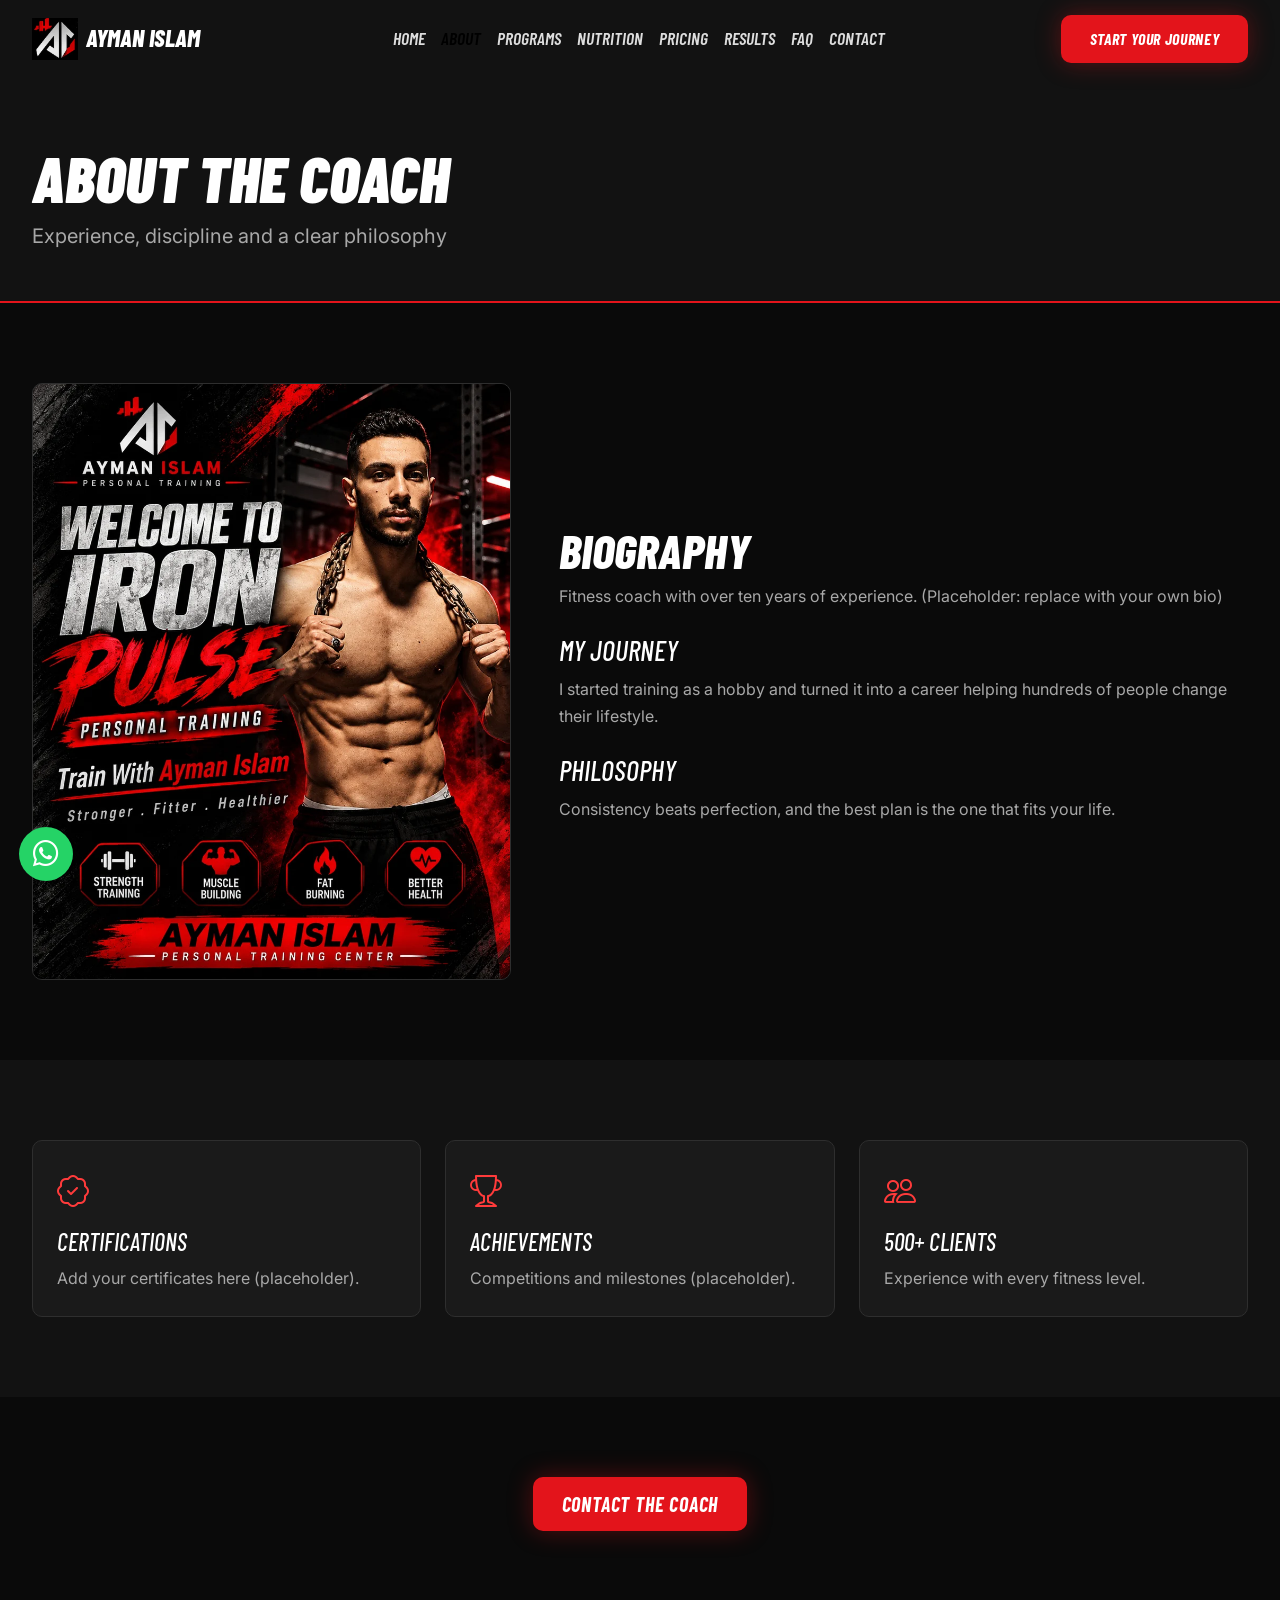
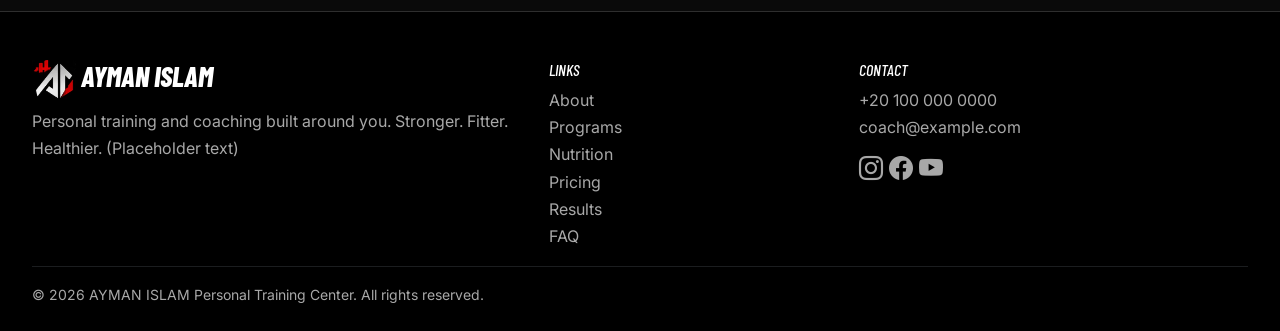
==== pages/about.html @ 2b5de70f "Add files via upload" ====
<!DOCTYPE html><html lang="en" dir="ltr"><head><meta charset="utf-8"><meta name="viewport" content="width=device-width,initial-scale=1">
<title>About | Ayman Islam Personal Training</title><meta name="description" content="Meet Ayman Islam: his journey, experience and coaching philosophy."><meta property="og:title" content="About"><meta property="og:description" content="Meet Ayman Islam: his journey, experience and coaching philosophy."><meta property="og:type" content="website">
<link rel="icon" href="data:image/svg+xml,<svg xmlns='http://www.w3.org/2000/svg' viewBox='0 0 32 32'><rect width='32' height='32' rx='8' fill='%23E3141B'/></svg>">
<link rel="stylesheet" href="https://cdn.jsdelivr.net/npm/bootstrap@5.3.3/dist/css/bootstrap.min.css">
<link rel="stylesheet" href="https://cdn.jsdelivr.net/npm/bootstrap-icons@1.11.3/font/bootstrap-icons.css">
<link rel="preconnect" href="https://fonts.googleapis.com"><link href="https://fonts.googleapis.com/css2?family=Barlow+Condensed:ital,wght@1,700;1,800;1,900&family=Inter:wght@400;600&display=swap" rel="stylesheet">
<link rel="stylesheet" href="../css/style.css"></head><body data-root="../">
<header class="page-hero"><div class="container"><h1>About the coach</h1><p class="mut fs-5 mb-0">Experience, discipline and a clear philosophy</p></div></header>
<section><div class="container"><div class="row g-5 align-items-center"><div class="col-md-5"><img class="pic" src="../assets/images/general/poster.webp" alt="Iron Pulse Personal Training poster with Coach Ayman Islam" loading="lazy"></div><div class="col-md-7">
<h2>Biography</h2><p class="mut">Fitness coach with over ten years of experience. (Placeholder: replace with your own bio)</p>
<h2 class="h3 mt-4">My journey</h2><p class="mut">I started training as a hobby and turned it into a career helping hundreds of people change their lifestyle.</p>
<h2 class="h3 mt-4">Philosophy</h2><p class="mut">Consistency beats perfection, and the best plan is the one that fits your life.</p></div></div></div></section>
<section class="alt"><div class="container"><div class="row g-4">
<div class="col-md-6 col-lg-4"><div class="card-x"><i class="bi bi-patch-check big"></i><h3 class="h4 mt-2">Certifications</h3><p class="mut mb-0">Add your certificates here (placeholder).</p></div></div>
<div class="col-md-6 col-lg-4"><div class="card-x"><i class="bi bi-trophy big"></i><h3 class="h4 mt-2">Achievements</h3><p class="mut mb-0">Competitions and milestones (placeholder).</p></div></div>
<div class="col-md-6 col-lg-4"><div class="card-x"><i class="bi bi-people big"></i><h3 class="h4 mt-2">500+ clients</h3><p class="mut mb-0">Experience with every fitness level.</p></div></div></div></div></section><section class="text-center"><div class="container"><button class="btn btn-acc btn-lg" data-wa>Contact the coach</button></div></section>
<script src="https://cdn.jsdelivr.net/npm/bootstrap@5.3.3/dist/js/bootstrap.bundle.min.js"></script><script src="../js/config.js"></script><script src="../js/main.js"></script></body></html>
---- css/style.css ----
:root{--bg:#0A0A0A;--bg2:#121212;--card:#1A1A1A;--acc:#E3141B;--acc2:#FF3B3B;--tx:#fff;--mut:#A8A8A8;--bd:#2E2E2E;--r:10px}
html{scroll-behavior:smooth}body{background:var(--bg);color:var(--tx);font-family:'Inter',sans-serif;line-height:1.7;overflow-x:hidden}
.container{max-width:1240px}section{padding:5rem 0}.alt{background:var(--bg2)}
h1,h2,h3,h4,.btn,.navbar-brand,.nav-link,.stat b,.price{font-family:'Barlow Condensed',sans-serif;font-style:italic;text-transform:uppercase}
h1,h2,h3{font-weight:800;line-height:1.05}h2{font-size:clamp(2rem,4vw,3rem)}
.mut{color:var(--mut)}.acc{color:var(--acc2)}
.btn-acc{background:var(--acc);color:#fff;font-weight:700;letter-spacing:.04em;border-radius:var(--r);padding:.75rem 1.8rem;border:0;box-shadow:0 0 24px rgba(227,20,27,.35)}.btn-acc:hover{background:#fff;color:#000}
.btn-out{border:1px solid #555;color:#fff;border-radius:var(--r);padding:.75rem 1.8rem;font-weight:700}.btn-out:hover{border-color:var(--acc);color:var(--acc2)}
:focus-visible{outline:3px solid var(--acc2);outline-offset:3px}
.navbar{transition:background .3s;padding:.8rem 0}.navbar.solid{background:rgba(10,10,10,.96);box-shadow:0 1px 0 var(--bd)}
.navbar-brand{font-weight:800;font-size:1.5rem;color:#fff;display:flex;align-items:center;gap:.5rem}.navbar-brand img{height:42px}.navbar-brand:hover{color:#fff}
.nav-link{color:#ddd;font-weight:600;font-size:1.1rem}.nav-link:hover,.nav-link.active{color:var(--acc2)}
.navbar-toggler{border-color:var(--bd)}.navbar-toggler-icon{filter:invert(1)}
@media(max-width:991px){.navbar-collapse{background:var(--bg2);padding:1rem;border-radius:var(--r);margin-top:.5rem}}
/* Hero (matches the Iron Pulse poster) */
.hero{position:relative;min-height:100vh;display:flex;align-items:center;padding:8rem 0 4rem;overflow:hidden;background:radial-gradient(circle at 80% 40%,#4a0709,transparent 60%),var(--bg)}
.hero-img{position:absolute;right:0;top:0;height:100%;width:min(58%,720px);object-fit:cover;object-position:left top;-webkit-mask-image:linear-gradient(to right,transparent,#000 40%);mask-image:linear-gradient(to right,transparent,#000 40%)}
@media(max-width:991px){.hero-img{width:100%;opacity:.28;-webkit-mask-image:none;mask-image:none}}
.hero .container{position:relative}
.hero h1{font-size:clamp(2.6rem,7vw,5.5rem);font-weight:900;margin:0}
.metal{background:linear-gradient(180deg,#fff 20%,#8d8d8d);-webkit-background-clip:text;background-clip:text;color:transparent}
.pulse{color:var(--acc);font-size:1.35em;display:block;text-shadow:0 0 30px rgba(227,20,27,.5)}
.tag{display:inline-block;background:var(--acc);padding:.2rem 1.4rem;font-family:'Barlow Condensed';font-style:italic;font-weight:700;letter-spacing:.3em;text-transform:uppercase;transform:skew(-12deg);margin:1rem 0}
.badges{display:grid;grid-template-columns:repeat(4,1fr);gap:.7rem;margin-top:2.5rem;max-width:560px}
.badge-x{background:var(--card);border:1px solid var(--acc);clip-path:polygon(25% 0,75% 0,100% 25%,100% 75%,75% 100%,25% 100%,0 75%,0 25%);padding:1.3rem .3rem;text-align:center;font:700 .95rem/1.1 'Barlow Condensed';text-transform:uppercase}
.badge-x i{display:block;font-size:1.8rem;color:var(--acc2)}
.ph{background:linear-gradient(135deg,#222,#111);border:1px dashed var(--bd);border-radius:var(--r);display:flex;align-items:center;justify-content:center;color:var(--mut);font-size:.9rem;text-align:center;padding:1rem;aspect-ratio:4/3;width:100%}.ph.tall{aspect-ratio:3/4}
.pic{border-radius:var(--r);width:100%;border:1px solid var(--bd)}
.card-x{background:var(--card);border:1px solid var(--bd);border-radius:var(--r);padding:1.5rem;height:100%;transition:border-color .2s}.card-x:hover{border-color:var(--acc)}
.card-x i.big{font-size:2rem;color:var(--acc2)}
.stat b{font-size:3.4rem;font-weight:800;color:var(--acc2);display:block;line-height:1}
.price{font-size:3rem;font-weight:800}.rec{border-color:var(--acc);background:#1f0b0c}
.page-hero{padding:9rem 0 3rem;background:var(--bg2);border-bottom:2px solid var(--acc)}.page-hero h1{font-size:clamp(2.4rem,6vw,4rem);font-weight:900}
.form-control,.form-select{background:var(--card);border:1px solid var(--bd);color:#fff;border-radius:8px;padding:.7rem 1rem}
.form-control:focus,.form-select:focus{background:var(--card);color:#fff;border-color:var(--acc);box-shadow:none}
.accordion-item{background:var(--card);border:1px solid var(--bd);color:#fff;margin-bottom:.7rem;border-radius:var(--r)!important;overflow:hidden}
.accordion-button{background:var(--card);color:#fff;font-weight:600}.accordion-button:not(.collapsed){background:var(--card);color:var(--acc2);box-shadow:none}.accordion-button::after{filter:invert(1)}
footer{background:#000;border-top:1px solid var(--bd);padding:3rem 0 1.5rem}footer a{color:var(--mut);text-decoration:none}footer a:hover{color:var(--acc2)}
#toTop{position:fixed;bottom:1.2rem;right:1.2rem;display:none;z-index:50;padding:.5rem .9rem}
.wa-float{position:fixed;bottom:1.2rem;left:1.2rem;z-index:50;background:#25D366;color:#fff;width:54px;height:54px;border-radius:50%;display:flex;align-items:center;justify-content:center;font-size:1.6rem;border:0}
.invalid-msg{color:#ff7b7b;font-size:.85rem}
@media(prefers-reduced-motion:reduce){html{scroll-behavior:auto}*{transition:none!important}}
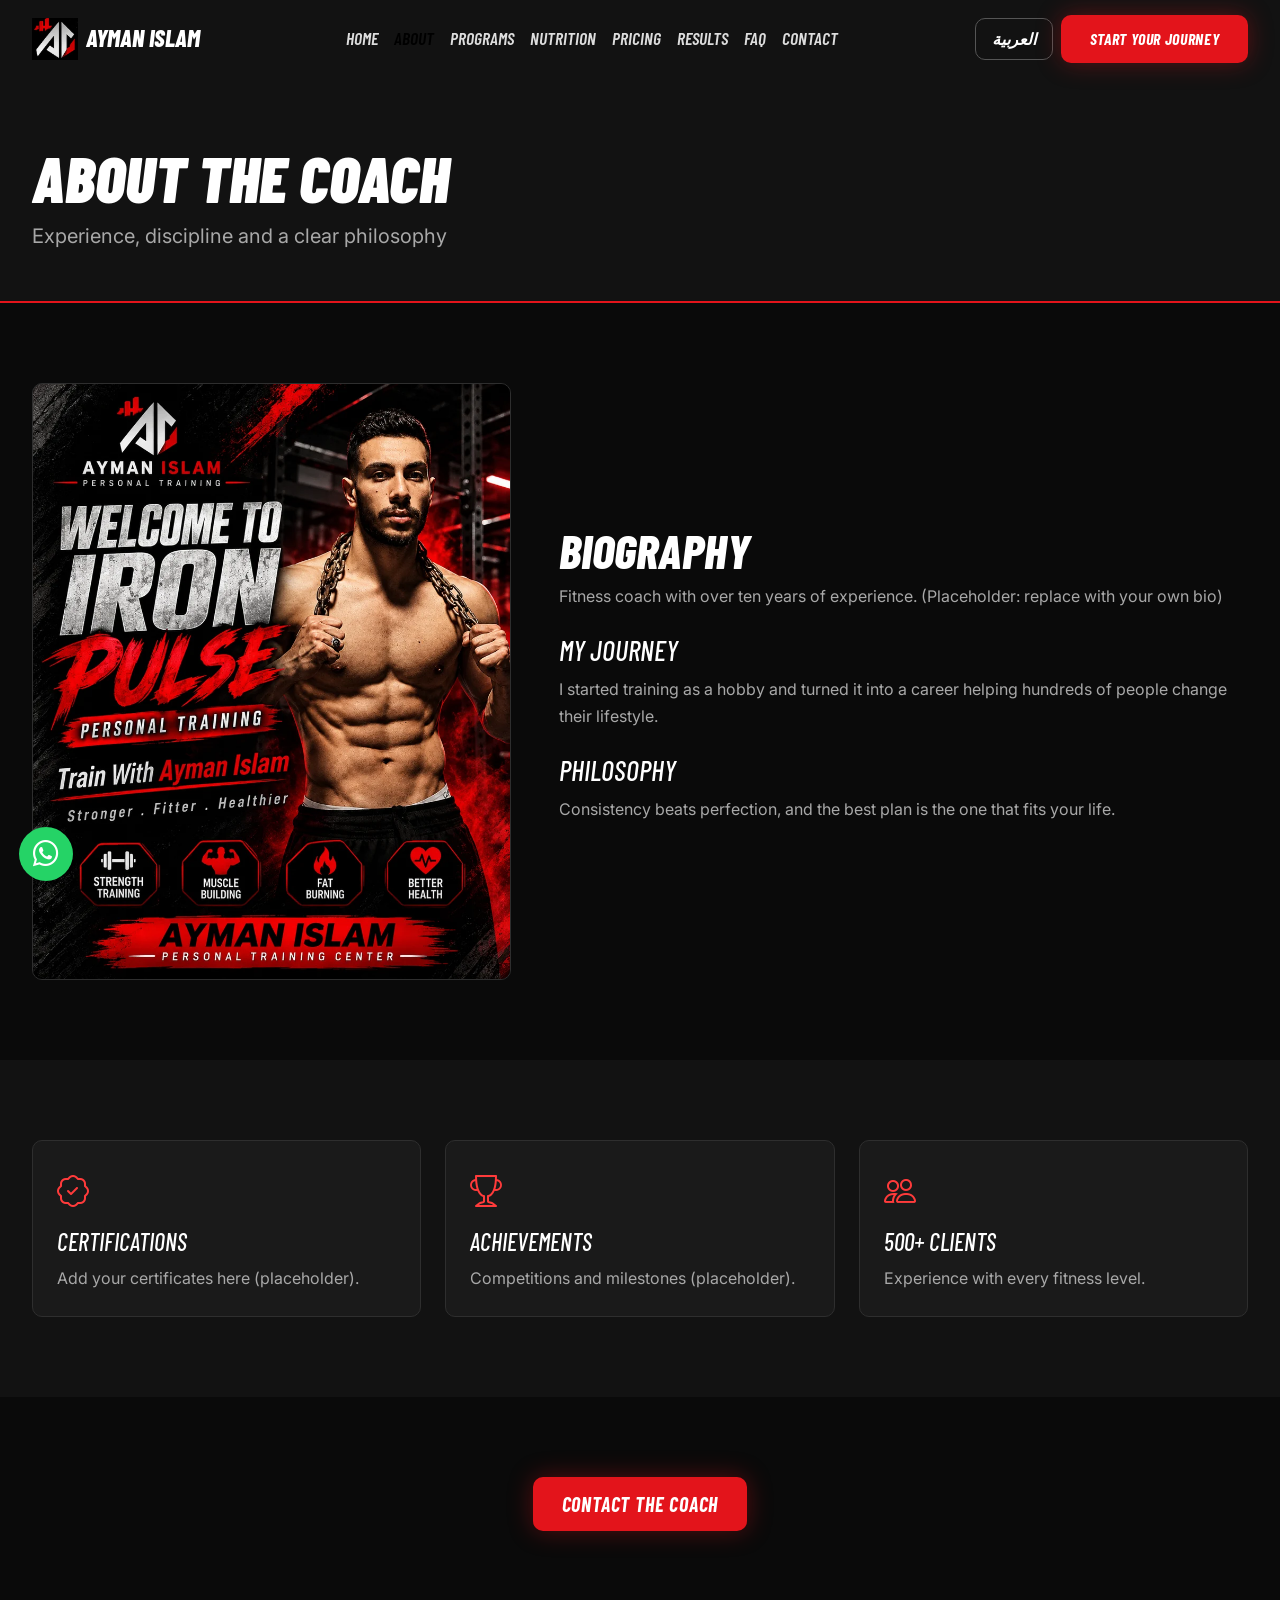
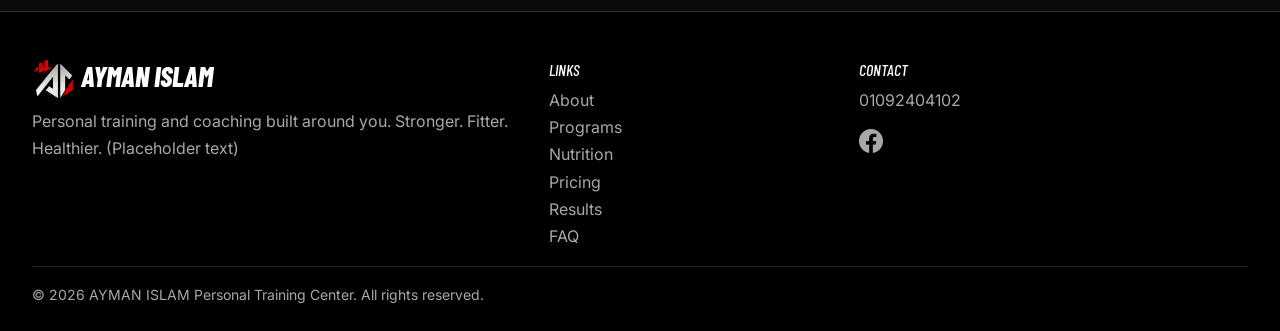
==== commit 8841c72a: "Add files via upload" ====
--- a/pages/about.html
+++ b/pages/about.html
@@ -1,17 +1,81 @@
-<!DOCTYPE html><html lang="en" dir="ltr"><head><meta charset="utf-8"><meta name="viewport" content="width=device-width,initial-scale=1">
-<title>About | Ayman Islam Personal Training</title><meta name="description" content="Meet Ayman Islam: his journey, experience and coaching philosophy."><meta property="og:title" content="About"><meta property="og:description" content="Meet Ayman Islam: his journey, experience and coaching philosophy."><meta property="og:type" content="website">
-<link rel="icon" href="data:image/svg+xml,<svg xmlns='http://www.w3.org/2000/svg' viewBox='0 0 32 32'><rect width='32' height='32' rx='8' fill='%23E3141B'/></svg>">
-<link rel="stylesheet" href="https://cdn.jsdelivr.net/npm/bootstrap@5.3.3/dist/css/bootstrap.min.css">
-<link rel="stylesheet" href="https://cdn.jsdelivr.net/npm/bootstrap-icons@1.11.3/font/bootstrap-icons.css">
-<link rel="preconnect" href="https://fonts.googleapis.com"><link href="https://fonts.googleapis.com/css2?family=Barlow+Condensed:ital,wght@1,700;1,800;1,900&family=Inter:wght@400;600&display=swap" rel="stylesheet">
-<link rel="stylesheet" href="../css/style.css"></head><body data-root="../">
-<header class="page-hero"><div class="container"><h1>About the coach</h1><p class="mut fs-5 mb-0">Experience, discipline and a clear philosophy</p></div></header>
-<section><div class="container"><div class="row g-5 align-items-center"><div class="col-md-5"><img class="pic" src="../assets/images/general/poster.webp" alt="Iron Pulse Personal Training poster with Coach Ayman Islam" loading="lazy"></div><div class="col-md-7">
-<h2>Biography</h2><p class="mut">Fitness coach with over ten years of experience. (Placeholder: replace with your own bio)</p>
-<h2 class="h3 mt-4">My journey</h2><p class="mut">I started training as a hobby and turned it into a career helping hundreds of people change their lifestyle.</p>
-<h2 class="h3 mt-4">Philosophy</h2><p class="mut">Consistency beats perfection, and the best plan is the one that fits your life.</p></div></div></div></section>
-<section class="alt"><div class="container"><div class="row g-4">
-<div class="col-md-6 col-lg-4"><div class="card-x"><i class="bi bi-patch-check big"></i><h3 class="h4 mt-2">Certifications</h3><p class="mut mb-0">Add your certificates here (placeholder).</p></div></div>
-<div class="col-md-6 col-lg-4"><div class="card-x"><i class="bi bi-trophy big"></i><h3 class="h4 mt-2">Achievements</h3><p class="mut mb-0">Competitions and milestones (placeholder).</p></div></div>
-<div class="col-md-6 col-lg-4"><div class="card-x"><i class="bi bi-people big"></i><h3 class="h4 mt-2">500+ clients</h3><p class="mut mb-0">Experience with every fitness level.</p></div></div></div></div></section><section class="text-center"><div class="container"><button class="btn btn-acc btn-lg" data-wa>Contact the coach</button></div></section>
-<script src="https://cdn.jsdelivr.net/npm/bootstrap@5.3.3/dist/js/bootstrap.bundle.min.js"></script><script src="../js/config.js"></script><script src="../js/main.js"></script></body></html>
+<!DOCTYPE html>
+<html lang="en" dir="ltr">
+
+<head>
+    <meta charset="utf-8">
+    <meta name="viewport" content="width=device-width,initial-scale=1">
+    <title>About | Ayman Islam Personal Training</title>
+    <meta name="description" content="Meet Ayman Islam: his journey, experience and coaching philosophy.">
+    <meta property="og:title" content="About">
+    <meta property="og:description" content="Meet Ayman Islam: his journey, experience and coaching philosophy.">
+    <meta property="og:type" content="website">
+    <link rel="icon"
+        href="data:image/svg+xml,<svg xmlns='http://www.w3.org/2000/svg' viewBox='0 0 32 32'><rect width='32' height='32' rx='8' fill='%23E3141B'/></svg>">
+    <link rel="stylesheet" href="https://cdn.jsdelivr.net/npm/bootstrap@5.3.3/dist/css/bootstrap.min.css" id="bs">
+    <link rel="stylesheet" href="https://cdn.jsdelivr.net/npm/bootstrap-icons@1.11.3/font/bootstrap-icons.css">
+    <link rel="preconnect" href="https://fonts.googleapis.com">
+    <link
+        href="https://fonts.googleapis.com/css2?family=Barlow+Condensed:ital,wght@1,700;1,800;1,900&family=Inter:wght@400;600&family=Cairo:wght@400;600;800;900&display=swap"
+        rel="stylesheet">
+    <link rel="stylesheet" href="../css/style.css">
+    <script src="../js/i18n.js"></script>
+</head>
+
+<body data-root="../">
+    <header class="page-hero">
+        <div class="container">
+            <h1>About the coach</h1>
+            <p class="mut fs-5 mb-0">Experience, discipline and a clear philosophy</p>
+        </div>
+    </header>
+    <section>
+        <div class="container">
+            <div class="row g-5 align-items-center">
+                <div class="col-md-5"><img class="pic" src="../assets/images/general/poster.webp"
+                        alt="Iron Pulse Personal Training poster with Coach Ayman Islam" loading="lazy"></div>
+                <div class="col-md-7">
+                    <h2>Biography</h2>
+                    <p class="mut">Fitness coach with over ten years of experience. (Placeholder: replace with your own
+                        bio)</p>
+                    <h2 class="h3 mt-4">My journey</h2>
+                    <p class="mut">I started training as a hobby and turned it into a career helping hundreds of people
+                        change their lifestyle.</p>
+                    <h2 class="h3 mt-4">Philosophy</h2>
+                    <p class="mut">Consistency beats perfection, and the best plan is the one that fits your life.</p>
+                </div>
+            </div>
+        </div>
+    </section>
+    <section class="alt">
+        <div class="container">
+            <div class="row g-4">
+                <div class="col-md-6 col-lg-4">
+                    <div class="card-x"><i class="bi bi-patch-check big"></i>
+                        <h3 class="h4 mt-2">Certifications</h3>
+                        <p class="mut mb-0">Add your certificates here (placeholder).</p>
+                    </div>
+                </div>
+                <div class="col-md-6 col-lg-4">
+                    <div class="card-x"><i class="bi bi-trophy big"></i>
+                        <h3 class="h4 mt-2">Achievements</h3>
+                        <p class="mut mb-0">Competitions and milestones (placeholder).</p>
+                    </div>
+                </div>
+                <div class="col-md-6 col-lg-4">
+                    <div class="card-x"><i class="bi bi-people big"></i>
+                        <h3 class="h4 mt-2">500+ clients</h3>
+                        <p class="mut mb-0">Experience with every fitness level.</p>
+                    </div>
+                </div>
+            </div>
+        </div>
+    </section>
+    <section class="text-center">
+        <div class="container"><button class="btn btn-acc btn-lg" data-wa>Contact the coach</button></div>
+    </section>
+    <script src="https://cdn.jsdelivr.net/npm/bootstrap@5.3.3/dist/js/bootstrap.bundle.min.js"></script>
+    <script src="../js/config.js"></script>
+    <script src="../js/main.js"></script>
+</body>
+
+</html>
--- a/css/style.css
+++ b/css/style.css
@@ -40,3 +40,28 @@
 .wa-float{position:fixed;bottom:1.2rem;left:1.2rem;z-index:50;background:#25D366;color:#fff;width:54px;height:54px;border-radius:50%;display:flex;align-items:center;justify-content:center;font-size:1.6rem;border:0}
 .invalid-msg{color:#ff7b7b;font-size:.85rem}
 @media(prefers-reduced-motion:reduce){html{scroll-behavior:auto}*{transition:none!important}}
+/* Arabic / RTL overrides */
+[dir=rtl] body{font-family:'Cairo','Inter',sans-serif}
+[dir=rtl] :is(h1,h2,h3,h4,.btn,.navbar-brand,.nav-link,.stat b,.price,.badge-x,.tag){font-family:'Cairo',sans-serif;font-style:normal;text-transform:none;letter-spacing:0}
+[dir=rtl] .tag{transform:none}
+[dir=rtl] .hero-img{right:auto;left:0;-webkit-mask-image:linear-gradient(to left,transparent,#000 40%);mask-image:linear-gradient(to left,transparent,#000 40%)}
+@media(max-width:991px){[dir=rtl] .hero-img{-webkit-mask-image:none;mask-image:none}}
+.coach-image {
+    width: 100%;
+    max-width: 450px;
+    height: 600px;
+    margin: auto;
+    overflow: hidden;
+    border-radius: 15px;
+}
+
+.coach-photo {
+    width: 100%;
+    height: 100%;
+    object-fit: cover;
+    display: block;
+}
+
+/* Card images: uniform crop, no distortion */
+.prog-img{display:block;width:100%;aspect-ratio:3/4;object-fit:cover;object-position:center top;border-radius:var(--r);background:var(--bg2)}
+.prog-img.sq{aspect-ratio:1/1;object-position:center}
